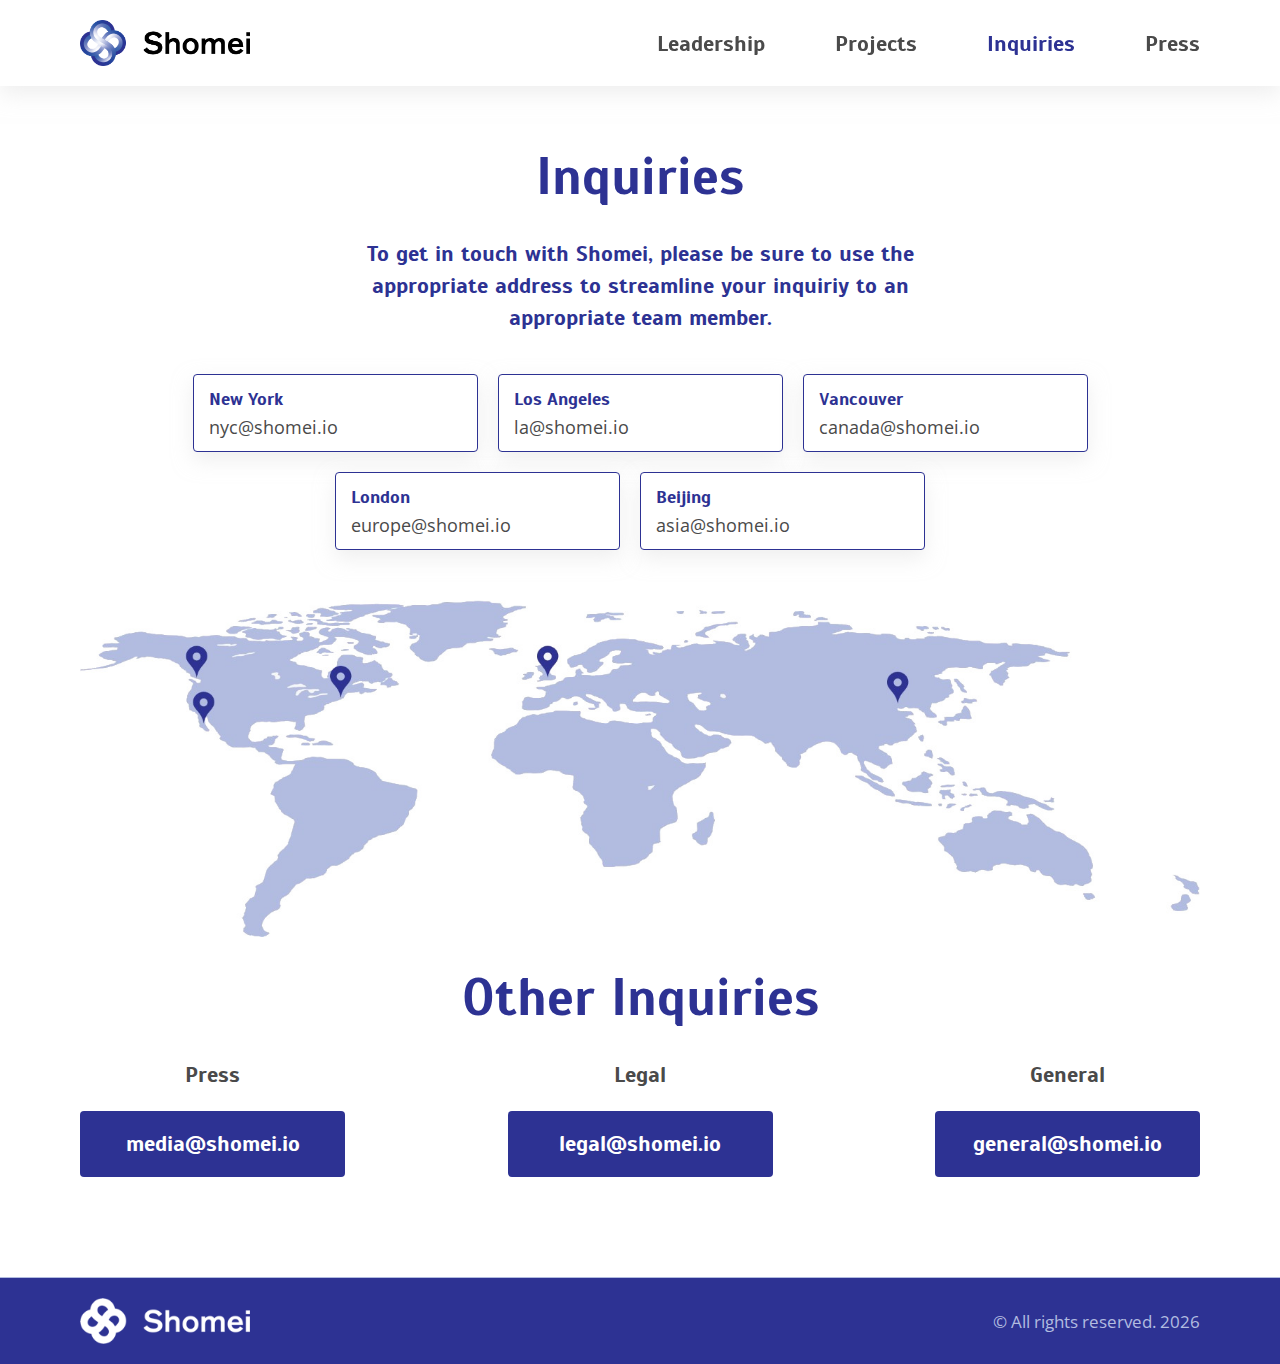
==== inquiries.html @ 208829cc "inquiries" ====
<!DOCTYPE html>
<html lang="en">
  <head>
    <title>Inquiries - Shomei</title>

    <meta name="viewport" content="width=device-width, initial-scale=1" />

    <link
      rel="apple-touch-icon"
      sizes="180x180"
      href="favicon/apple-touch-icon.png"
    />
    <link
      rel="icon"
      type="image/png"
      sizes="32x32"
      href="favicon/favicon-32x32.png"
    />
    <link
      rel="icon"
      type="image/png"
      sizes="16x16"
      href="favicon/favicon-16x16.png"
    />
    <link rel="manifest" href="favicon/site.webmanifest" />
    <link
      rel="mask-icon"
      href="favicon/safari-pinned-tab.svg"
      color="#2d3293"
    />
    <meta name="msapplication-TileColor" content="#ffffff" />
    <meta name="theme-color" content="#ffffff" />

    <link
      href="https://fonts.googleapis.com/css?family=Open+Sans|Scada:400,700&display=swap"
      rel="stylesheet"
    />
    <link href="css/all.min.css" rel="stylesheet" />
    <link href="style.css" rel="stylesheet" />
  </head>

  <body>
    <nav>
      <div class="container">
        <div class="logo">
          <a href="index.html">
            <img src="images/logo.png" alt="Shomei Logo" />
          </a>
        </div>

        <div class="burger">
          <span></span>
        </div>

        <ul>
          <li><a href="leadership.html">Leadership</a></li>
          <li><a href="projects.html">Projects</a></li>
          <li><a href="inquiries.html" class="active">Inquiries</a></li>
          <li><a href="press.html">Press</a></li>
        </ul>
      </div>
    </nav>

    <main>
      <section class="inquiries">
        <div class="container">
          <div class="title">
            <h1>Inquiries</h1>
            <h2>
              To get in touch with Shomei, please be sure to use the appropriate
              address to streamline your inquiriy to an appropriate team member.
            </h2>
          </div>

          <div class="locations">
            <a href="mailto:nyc@shomei.io" target="_blank" class="location">
              <span>New York</span>
              <span>nyc@shomei.io</span>
            </a>

            <a href="mailto:la@shomei.io" target="_blank" class="location">
              <span>Los Angeles</span>
              <span>la@shomei.io</span>
            </a>

            <a href="mailto:canada@shomei.io" target="_blank" class="location">
              <span>Vancouver</span>
              <span>canada@shomei.io</span>
            </a>

            <a href="mailto:europe@shomei.io" target="_blank" class="location">
              <span>London</span>
              <span>europe@shomei.io</span>
            </a>
            <a href="mailto:asia@shomei.io" target="_blank" class="location">
              <span>Beijing</span>
              <span>asia@shomei.io</span>
            </a>
          </div>

          <img src="images/map.jpeg" />

          <div class="other">
            <h1>Other Inquiries</h1>

            <div class="links">
              <div class="link">
                <p>Press</p>
                <a href="mailto:mediashomei.io" target="_blank"
                  >media@shomei.io</a
                >
              </div>

              <div class="link">
                <p>Legal</p>
                <a href="mailto:legal@shomei.io" target="_blank"
                  >legal@shomei.io</a
                >
              </div>

              <div class="link">
                <p>General</p>
                <a href="mailto:general@shomei.io" target="_blank"
                  >general@shomei.io</a
                >
              </div>
            </div>
          </div>
        </div>
      </section>
    </main>

    <footer>
      <div class="container">
        <a href="index.html" class="logo">
          <img src="images/footer.png" alt="Shomei White Logo" />
        </a>

        <p class="copyright">
          &copy; All rights reserved.
          <script type="text/javascript">
            document.write(new Date().getFullYear());
          </script>
        </p>
      </div>
    </footer>

    <div class="overlay"></div>

    <script src="https://ajax.googleapis.com/ajax/libs/jquery/3.4.1/jquery.min.js"></script>
    <script src="scripts.js"></script>
  </body>
</html>
---- style.css ----
.container {
  max-width: 1120px;
  margin: 0 auto;
  padding: 0 20px; }
  @media (min-width: 768px) {
    .container {
      padding: 0 40px; } }
  @media (min-width: 1250px) {
    .container {
      padding: 0 0; } }

*,
*:before,
*:after {
  box-sizing: border-box; }

html,
body {
  margin: 0;
  height: 100%; }

body {
  -webkit-font-smoothing: antialiased;
  -moz-osx-font-smoothing: grayscale;
  -moz-font-smoothing: grayscale;
  background-color: #fff;
  display: flex;
  min-height: 100vh;
  flex-direction: column; }
  body.overflow-hidden {
    overflow: hidden; }
  body main {
    margin-top: 86px; }

section.content-area {
  margin-top: 65px;
  flex: 1 0 auto;
  padding: 0 0 40px 0;
  width: 100%;
  overflow: hidden; }
  @media (min-width: 1024px) {
    section.content-area {
      padding: 0 0 60px 0; } }

#wpadminbar {
  position: fixed !important;
  z-index: 1499 !important; }

a {
  text-decoration: inherit;
  color: inherit; }

p,
h1,
h2,
h3,
h4,
h5,
h6 {
  margin: 0;
  font-size: inherit;
  font-weight: inherit; }

ul,
ol {
  margin: 0;
  padding: 0;
  list-style-type: none; }

img {
  display: inline-block;
  border: 0;
  max-width: 100%;
  height: auto;
  vertical-align: middle; }

figure {
  margin: 0; }

nav {
  background-color: rgba(255, 255, 255, 0.9);
  position: fixed;
  z-index: 4;
  top: 0;
  left: 0;
  width: 100%;
  box-shadow: 0 8px 20px 0 rgba(224, 224, 224, 0.5);
  -webkit-transition: all 0.4s ease;
  -moz-transition: all 0.4s ease;
  transition: all 0.4s ease;
  padding: 20px 0; }
  nav .container {
    display: flex;
    flex-wrap: wrap;
    align-items: center; }
  nav .logo {
    display: inline-block;
    flex-grow: 1; }
    nav .logo a {
      display: inline-block;
      width: 170px; }
      nav .logo a img {
        width: 100%;
        height: auto; }
  nav .burger {
    width: 40px;
    height: 40px;
    display: flex;
    justify-content: center;
    align-items: center; }
    @media (min-width: 1024px) {
      nav .burger {
        position: absolute;
        top: -99999px;
        left: -99999px;
        visibility: hidden;
        opacity: 0; } }
    nav .burger span {
      position: relative;
      margin-top: 8px;
      margin-bottom: 8px;
      -webkit-user-select: none;
      -moz-user-select: none;
      -ms-user-select: none;
      user-select: none; }
      nav .burger span, nav .burger span::before, nav .burger span::after {
        display: block;
        width: 25px;
        height: 3px;
        background-color: #4a4a4a;
        outline: 1px solid transparent;
        -webkit-transition-property: background-color, -webkit-transform;
        -moz-transition-property: background-color, -moz-transform;
        -o-transition-property: background-color, -o-transform;
        transition-property: background-color, transform;
        -webkit-transition-duration: 0.3s;
        -moz-transition-duration: 0.3s;
        -o-transition-duration: 0.3s;
        transition-duration: 0.3s; }
      nav .burger span::before, nav .burger span::after {
        position: absolute;
        content: ""; }
      nav .burger span::before {
        top: -8px; }
      nav .burger span::after {
        top: 8px; }
  nav ul {
    position: fixed;
    top: 86px;
    right: 0;
    width: 270px;
    height: calc(100% - 86px);
    background-color: rgba(255, 255, 255, 0.8);
    padding-top: 15px;
    -webkit-transform: translateX(280px);
    -moz-transform: translateX(280px);
    -ms-transform: translateX(280px);
    transform: translateX(280px);
    -webkit-transition: all 0.4s ease;
    -moz-transition: all 0.4s ease;
    transition: all 0.4s ease; }
    @media (min-width: 1024px) {
      nav ul {
        position: relative;
        top: auto;
        right: auto;
        width: auto;
        height: auto;
        -webkit-transform: translateX(0px);
        -moz-transform: translateX(0px);
        -ms-transform: translateX(0px);
        transform: translateX(0px);
        -webkit-transition: all 0s ease;
        -moz-transition: all 0s ease;
        transition: all 0s ease;
        display: flex;
        flex-wrap: wrap;
        padding-top: 0;
        background-color: transparent; } }
    nav ul li {
      border-bottom: 1px solid #b2bce0; }
      @media (min-width: 1024px) {
        nav ul li {
          border-bottom-width: 0;
          margin-right: 70px; }
          nav ul li:last-of-type {
            margin-right: 0; } }
      nav ul li a {
        display: block;
        padding: 20px 25px;
        font-family: "Scada", sans-serif;
        color: #4a4a4a;
        font-weight: bold;
        font-size: 22px;
        -webkit-transition: all 0.4s ease;
        -moz-transition: all 0.4s ease;
        transition: all 0.4s ease; }
        nav ul li a:hover {
          color: #646464; }
        nav ul li a.active {
          color: #2d3293; }
          nav ul li a.active:hover {
            color: #2d3293; }
        @media (min-width: 1024px) {
          nav ul li a {
            padding: 0;
            display: inline-block; } }
  nav.active {
    background-color: rgba(255, 255, 255, 0.95); }
    nav.active .burger span {
      background-color: transparent; }
    nav.active .burger span::before {
      -webkit-transform: translateY(8px) rotate(45deg);
      -moz-transform: translateY(8px) rotate(45deg);
      -ms-transform: translateY(8px) rotate(45deg);
      -o-transform: translateY(8px) rotate(45deg);
      transform: translateY(8px) rotate(45deg); }
    nav.active .burger span::after {
      -webkit-transform: translateY(-8px) rotate(-45deg);
      -moz-transform: translateY(-8px) rotate(-45deg);
      -ms-transform: translateY(-8px) rotate(-45deg);
      -o-transform: translateY(-8px) rotate(-45deg);
      transform: translateY(-8px) rotate(-45deg); }
    nav.active ul {
      -webkit-transform: translateX(0px);
      -moz-transform: translateX(0px);
      -ms-transform: translateX(0px);
      transform: translateX(0px);
      background-color: rgba(255, 255, 255, 0.95); }

.overlay {
  position: fixed;
  width: 100%;
  height: 100%;
  background-color: rgba(74, 74, 74, 0.4);
  z-index: 3;
  visibility: hidden;
  opacity: 0;
  -webkit-transition: all 0.3s ease;
  -moz-transition: all 0.3s ease;
  transition: all 0.3s ease; }
  .overlay.active {
    visibility: visible;
    opacity: 1; }

header {
  padding: 50px 0;
  border-bottom: 1px solid #b2bce0; }
  @media (min-width: 768px) {
    header {
      padding: 80px 0; } }
  header h1,
  header h2 {
    color: #2d3293;
    font-family: "Scada", sans-serif;
    font-weight: bold;
    text-align: center; }
  header h1 {
    font-size: 38px;
    line-height: 48px; }
    @media (min-width: 768px) {
      header h1 {
        font-size: 62px;
        line-height: 62px; } }
  header h2 {
    font-size: 26px;
    line-height: 34px;
    max-width: 720px;
    margin: 0 auto;
    margin-top: 30px; }
    @media (min-width: 768px) {
      header h2 {
        margin-top: 50px;
        font-size: 32px;
        line-height: 38px; } }
  header p {
    color: #4a4a4a;
    text-align: center;
    font-size: 18px;
    line-height: 28px;
    font-family: "Open Sans", sans-serif;
    margin-top: 25px; }
    @media (min-width: 768px) {
      header p {
        font-size: 22px;
        line-height: 32px;
        margin-top: 40px; } }
  @media (min-width: 1024px) {
    header.image {
      display: flex;
      align-items: center;
      min-height: calc(100vh - 110px); } }
  header.image .container {
    display: flex;
    flex-wrap: wrap;
    align-items: center;
    justify-content: space-between; }
  header.image h1 {
    font-size: 38px;
    line-height: 48px;
    width: 100%;
    margin-bottom: 50px;
    text-align: left; }
    @media (min-width: 768px) {
      header.image h1 {
        font-size: 52px;
        line-height: 62px; } }
    @media (min-width: 1024px) {
      header.image h1 {
        width: 45%;
        margin-bottom: 0; } }
  header.image .image {
    width: 100%;
    text-align: center; }
    @media (min-width: 1024px) {
      header.image .image {
        width: calc(60% - 100px); } }
    header.image .image img {
      width: 100%;
      max-width: 450px;
      height: auto;
      display: inline-block;
      background-color: #4a4a4a; }

footer {
  background-color: #2d3293;
  padding: 20px 0; }
  footer .container {
    display: flex;
    flex-wrap: wrap;
    align-items: center; }
  footer .logo {
    display: inline-block;
    flex-grow: 1; }
    footer .logo img {
      width: 170px;
      height: auto; }
  footer p {
    font-family: "Open Sans", sans-serif;
    color: #b2bce0;
    font-size: 17px;
    width: 100%;
    margin-top: 20px; }
    @media (min-width: 768px) {
      footer p {
        width: auto;
        margin-top: 0; } }

section {
  border-bottom: 1px solid #b2bce0;
  padding: 60px 0 100px 0; }
  section .title {
    margin-bottom: 40px; }
    section .title .container {
      max-width: 1000px;
      display: flex;
      flex-wrap: wrap;
      justify-content: center;
      text-align: center; }
    section .title h1 {
      max-width: 930px;
      font-family: "Scada", sans-serif;
      color: #2d3293;
      font-weight: bold;
      font-size: 38px;
      line-height: 48px; }
      @media (min-width: 768px) {
        section .title h1 {
          font-size: 52px;
          line-height: 62px; } }
    section .title p {
      margin-top: 25px;
      font-size: 18px;
      line-height: 28px;
      color: #4a4a4a;
      font-family: "Open Sans", sans-serif; }
      @media (min-width: 768px) {
        section .title p {
          margin-top: 40px;
          font-size: 22px;
          line-height: 32px; } }

section.what-we-do .points {
  display: flex;
  flex-wrap: wrap; }
  section.what-we-do .points .point {
    width: 100%;
    margin-top: 20px;
    border-radius: 4px;
    box-shadow: 0 8px 20px 0 rgba(224, 224, 224, 0.5);
    overflow: hidden; }
    @media (min-width: 768px) {
      section.what-we-do .points .point {
        width: calc(50% - 10px);
        margin-right: 20px; }
        section.what-we-do .points .point:nth-of-type(2n) {
          margin-right: 0; }
        section.what-we-do .points .point:nth-of-type(-n + 2) {
          margin-top: 0; } }
    section.what-we-do .points .point:first-of-type {
      margin-top: 0; }
    section.what-we-do .points .point .image {
      width: 100%;
      height: 160px;
      background-color: #4a4a4a;
      background-position: center;
      background-repeat: repeat;
      background-size: cover; }
      @media (min-width: 768px) {
        section.what-we-do .points .point .image {
          height: 220px; } }
    section.what-we-do .points .point .text {
      padding: 20px; }
      section.what-we-do .points .point .text h1 {
        font-size: 22px;
        line-height: 32px;
        font-weight: bold;
        font-family: "Scada", sans-serif;
        color: #2d3293; }
      section.what-we-do .points .point .text p {
        font-size: 18px;
        line-height: 28px;
        font-family: "Open Sans", sans-serif;
        color: #4a4a4a;
        margin-top: 5px; }

section.partners .partners {
  display: flex;
  flex-wrap: wrap;
  justify-content: space-between; }
  section.partners .partners .partner {
    margin-top: 20px;
    width: 100%;
    text-align: center; }
    @media (min-width: 768px) {
      section.partners .partners .partner {
        width: auto; } }
    section.partners .partners .partner img {
      max-height: 59px;
      width: auto;
      display: inline-block; }

section.cta .buttons {
  display: flex;
  flex-wrap: wrap;
  justify-content: space-between;
  margin-top: 40px; }
  @media (min-width: 768px) {
    section.cta .buttons {
      margin-top: 80px; } }
  @media (min-width: 568px) and (max-width: 1023px) {
    section.cta .buttons {
      justify-content: center; } }
  section.cta .buttons .button {
    display: inline-block;
    background-color: #2d3293;
    color: #fff;
    font-family: "Scada", sans-serif;
    text-transform: uppercase;
    width: 100%;
    margin-top: 20px;
    padding: 17px;
    text-align: center;
    text-transform: uppercase;
    border-radius: 4px;
    font-size: 22px;
    font-weight: bold; }
    section.cta .buttons .button:first-of-type {
      margin-top: 0; }
    @media (min-width: 568px) and (max-width: 1023px) {
      section.cta .buttons .button {
        width: calc(50% - 10px);
        margin-right: 20px; }
        section.cta .buttons .button:nth-of-type(2n) {
          margin-right: 0; }
        section.cta .buttons .button:nth-of-type(-n + 2) {
          margin-top: 0; } }
    @media (min-width: 1024px) {
      section.cta .buttons .button {
        max-width: 265px; }
        section.cta .buttons .button:nth-of-type(-n + 3) {
          margin-top: 0; } }
    section.cta .buttons .button:hover {
      background-color: #393fba; }

section.business-enquires .card {
  border-radius: 4px;
  box-shadow: 0 8px 20px 0 rgba(224, 224, 224, 0.5);
  overflow: hidden;
  padding: 20px;
  display: flex;
  flex-wrap: wrap; }
  @media (min-width: 768px) {
    section.business-enquires .card {
      padding: 20px 45px 35px 45px; } }
  @media (min-width: 1024px) {
    section.business-enquires .card {
      justify-content: space-between;
      align-items: center; } }
  section.business-enquires .card .content {
    width: 100%;
    margin-bottom: 30px; }
    @media (min-width: 1024px) {
      section.business-enquires .card .content {
        max-width: 455px; } }
    section.business-enquires .card .content h1 {
      color: #4a4a4a;
      font-family: "Open Sans", sans-serif;
      font-size: 28px;
      line-height: 38px;
      margin-bottom: 25px; }
      @media (min-width: 768px) {
        section.business-enquires .card .content h1 {
          font-size: 48px;
          line-height: 62px; } }
    section.business-enquires .card .content ul li {
      margin-top: 20px;
      font-family: "Open Sans", sans-serif;
      color: #4a4a4a;
      font-size: 18px;
      line-height: 28px; }
      section.business-enquires .card .content ul li a {
        color: #2d3293; }
      section.business-enquires .card .content ul li:first-of-type {
        margin-top: 0; }
      section.business-enquires .card .content ul li span {
        display: inline-block;
        margin-right: 15px;
        width: 100%; }
        @media (min-width: 568px) {
          section.business-enquires .card .content ul li span {
            max-width: 170px; } }
    section.business-enquires .card .content:last-of-type {
      margin-bottom: 0;
      background-color: #2d3293;
      color: #fff;
      padding: 20px;
      border-radius: 4px; }
      @media (min-width: 768px) {
        section.business-enquires .card .content:last-of-type {
          padding: 20px 45px 35px 45px; } }
      section.business-enquires .card .content:last-of-type h1 {
        color: #fff; }
      section.business-enquires .card .content:last-of-type ul li {
        color: #fff; }
        section.business-enquires .card .content:last-of-type ul li a {
          color: #b2bce0; }

section.people {
  padding: 0 0; }
  section.people .person {
    border-bottom: 1px solid #b2bce0;
    padding: 80px 0; }
    @media (min-width: 1024px) {
      section.people .person:nth-of-type(2n) .image {
        order: 2; }
      section.people .person:nth-of-type(2n) .content {
        order: 1; } }
    section.people .person .container {
      display: flex;
      flex-wrap: wrap; }
      @media (min-width: 1024px) {
        section.people .person .container {
          justify-content: space-between; } }
    section.people .person .image {
      width: 150px;
      height: 200px;
      background-color: #4a4a4a;
      border-radius: 4px;
      box-shadow: 0 8px 20px 0 rgba(224, 224, 224, 0.5);
      background-position: center;
      background-size: cover;
      background-repeat: no-repeat; }
      @media (min-width: 1024px) {
        section.people .person .image {
          width: 360px;
          height: 420px; } }
    section.people .person .content {
      margin-top: 30px;
      width: 100%; }
      @media (min-width: 1024px) {
        section.people .person .content {
          width: calc(100% - 410px);
          margin-top: 0; } }
      section.people .person .content .name {
        display: flex;
        flex-wrap: wrap;
        align-items: center; }
        section.people .person .content .name span {
          display: inline-block;
          color: #2d3293;
          font-size: 32px;
          line-height: 42px;
          font-family: "Scada", sans-serif;
          font-weight: bold;
          margin-right: 25px; }
          @media (min-width: 768px) {
            section.people .person .content .name span {
              font-size: 52px;
              line-height: 62px; } }
        section.people .person .content .name .social {
          display: inline-block;
          width: 100%;
          margin-top: 15px; }
          @media (min-width: 768px) {
            section.people .person .content .name .social {
              width: auto;
              margin-top: 0; } }
          section.people .person .content .name .social i {
            font-size: 36px;
            color: #b2bce0; }
      section.people .person .content .bio {
        margin-top: 28px; }
        section.people .person .content .bio p {
          font-family: "Open Sans", sans-serif;
          color: #4a4a4a;
          font-size: 18px;
          line-height: 28px;
          margin-top: 20px; }
          section.people .person .content .bio p:first-of-type {
            margin-top: 0; }
          @media (min-width: 768px) {
            section.people .person .content .bio p {
              font-size: 22px;
              line-height: 32px; } }

section.projects table {
  min-width: 100%;
  border-spacing: 0;
  border-top-left-radius: 4px;
  border-top-right-radius: 4px;
  overflow: hidden; }
  section.projects table tr th,
  section.projects table tr td {
    padding: 10px 25px; }
    @media (min-width: 768px) {
      section.projects table tr th,
      section.projects table tr td {
        padding: 20px 35px; } }
  section.projects table tr:first-of-type {
    background-color: #2d3293; }
    section.projects table tr:first-of-type th {
      text-align: left;
      color: #fff;
      font-family: "Scada", sans-serif;
      font-weight: bold;
      font-size: 18px;
      line-height: 28px; }
  section.projects table tr td {
    background-color: #b2bce0;
    border-left: 2px solid #fff;
    font-family: "Open Sans", sans-serif;
    color: #4a4a4a;
    font-size: 18px;
    line-height: 28px; }
    section.projects table tr td:first-of-type {
      background-color: #2d3293;
      border-left-width: 0;
      color: #fff;
      font-family: "Scada", sans-serif;
      font-weight: bold; }
  section.projects table tr.spacer {
    height: 20px; }
  section.projects table tr td {
    min-width: 180px; }

section.inquiries .title {
  text-align: center; }
  section.inquiries .title h1 {
    margin: 0 auto 30px auto; }
  section.inquiries .title h2 {
    max-width: 550px;
    margin: 0 auto;
    font-size: 22px;
    line-height: 32px;
    font-family: "Scada", sans-serif;
    color: #2d3293;
    font-weight: bold; }
section.inquiries .locations {
  margin-top: 30px;
  display: flex;
  flex-wrap: wrap;
  justify-content: center; }
  section.inquiries .locations .location {
    display: inline-block;
    width: 100%;
    margin-top: 20px;
    border: 1px solid #2d3293;
    border-radius: 4px;
    padding: 10px 15px;
    box-shadow: 0 8px 20px 0 rgba(224, 224, 224, 0.5);
    background-color: #fff;
    -webkit-transition: all 0.4s ease;
    -moz-transition: all 0.4s ease;
    transition: all 0.4s ease; }
    section.inquiries .locations .location:hover {
      background-color: #f2f2f2; }
    @media (min-width: 568px) {
      section.inquiries .locations .location {
        width: calc(50% - 10px);
        margin-right: 20px; }
        section.inquiries .locations .location:nth-of-type(2n) {
          margin-right: 0; }
        section.inquiries .locations .location:nth-of-type(-n + 2) {
          margin-top: 0; } }
    @media (min-width: 1024px) {
      section.inquiries .locations .location {
        max-width: 285px; }
        section.inquiries .locations .location:nth-of-type(-n + 3) {
          margin-top: 0; }
        section.inquiries .locations .location:nth-of-type(2n) {
          margin-right: 20px; }
        section.inquiries .locations .location:nth-of-type(3n) {
          margin-right: 0; } }
    section.inquiries .locations .location:first-of-type {
      margin-top: 0; }
    section.inquiries .locations .location span {
      display: block;
      font-size: 18px;
      line-height: 28px; }
      section.inquiries .locations .location span:first-of-type {
        font-family: "Scada", sans-serif;
        color: #2d3293;
        font-weight: bold; }
      section.inquiries .locations .location span:last-of-type {
        font-family: "Open Sans", sans-serif;
        color: #4a4a4a; }
section.inquiries img {
  margin-top: 50px;
  width: 100%;
  height: auto; }
section.inquiries .other {
  margin-top: 30px; }
  section.inquiries .other h1 {
    max-width: 930px;
    font-family: "Scada", sans-serif;
    color: #2d3293;
    font-weight: bold;
    font-size: 38px;
    line-height: 48px;
    margin: 0 auto;
    text-align: center; }
    @media (min-width: 768px) {
      section.inquiries .other h1 {
        font-size: 52px;
        line-height: 62px; } }
  section.inquiries .other .links {
    display: flex;
    flex-wrap: wrap;
    margin-top: 30px; }
    @media (min-width: 768px) {
      section.inquiries .other .links {
        justify-content: space-between; } }
    section.inquiries .other .links .link {
      width: 100%;
      margin-top: 20px;
      text-align: center; }
      @media (min-width: 768px) {
        section.inquiries .other .links .link {
          max-width: 210px; }
          section.inquiries .other .links .link:nth-of-type(-n + 3) {
            margin-top: 0; } }
      @media (min-width: 1024px) {
        section.inquiries .other .links .link {
          max-width: 265px; } }
      section.inquiries .other .links .link:first-of-type {
        margin-top: 0; }
      section.inquiries .other .links .link p {
        font-family: "Scada", sans-serif;
        color: #4a4a4a;
        font-size: 18px;
        line-height: 28px;
        font-weight: bold; }
        @media (min-width: 1024px) {
          section.inquiries .other .links .link p {
            font-size: 22px;
            line-height: 32px; } }
      section.inquiries .other .links .link a {
        display: block;
        text-align: center;
        color: #fff;
        font-family: "Scada", sans-serif;
        font-size: 18px;
        line-height: 28px;
        font-weight: bold;
        background-color: #2d3293;
        padding: 17px 15px;
        margin-top: 20px;
        border-radius: 4px; }
        @media (min-width: 1024px) {
          section.inquiries .other .links .link a {
            font-size: 22px;
            line-height: 32px; } }

@media (min-width: 1024px) {
  section.press .container {
    display: flex;
    flex-wrap: wrap;
    justify-content: space-between;
    align-items: flex-start; } }
@media (min-width: 1024px) {
  section.press .press-list {
    width: 70%; } }
section.press .press-list .header {
  position: absolute;
  top: -99999px;
  left: -99999px;
  visibility: hidden;
  opacity: 0; }
  @media (min-width: 768px) {
    section.press .press-list .header {
      position: relative;
      top: auto;
      left: auto;
      visibility: visible;
      opacity: 1;
      background-color: #2d3293;
      color: #fff;
      display: flex;
      flex-wrap: wrap; }
      section.press .press-list .header div {
        padding: 20px;
        font-family: "Scada", sans-serif;
        font-weight: bold;
        font-size: 18px;
        line-height: 28px; }
        section.press .press-list .header div:nth-of-type(1) {
          width: 70%; }
        section.press .press-list .header div:nth-of-type(2) {
          width: 30%; } }
section.press .press-list .content {
  border: 1px solid #2d3293; }
  @media (min-width: 768px) {
    section.press .press-list .content {
      display: flex;
      flex-wrap: wrap; } }
  @media (min-width: 1024px) {
    section.press .press-list .content {
      max-height: 500px;
      overflow: auto; } }
  section.press .press-list .content div {
    border-top: 1px solid #2d3293;
    padding: 20px;
    font-family: "Open Sans", sans-serif; }
    @media (min-width: 768px) {
      section.press .press-list .content div {
        display: flex;
        flex-wrap: wrap;
        width: 100%;
        padding: 0;
        justify-content: flex-end; } }
    section.press .press-list .content div:first-of-type {
      border-top-width: 0; }
    section.press .press-list .content div .link {
      color: #2d3293;
      display: block; }
      @media (min-width: 768px) {
        section.press .press-list .content div .link {
          width: 70%;
          padding: 20px; } }
    section.press .press-list .content div .date {
      color: #4a4a4a;
      margin-top: 10px; }
      @media (min-width: 768px) {
        section.press .press-list .content div .date {
          width: 30%;
          margin-top: 0;
          border-left: 1px solid #2d3293;
          padding: 20px; } }
section.press .locations {
  margin-top: 50px;
  display: flex;
  flex-wrap: wrap;
  justify-content: center; }
  @media (min-width: 1024px) {
    section.press .locations {
      width: 25%;
      margin-top: 0; } }
  section.press .locations .location {
    display: inline-block;
    width: 100%;
    margin-top: 20px;
    border: 1px solid #2d3293;
    border-radius: 4px;
    padding: 10px 15px;
    box-shadow: 0 8px 20px 0 rgba(224, 224, 224, 0.5);
    background-color: #fff;
    -webkit-transition: all 0.4s ease;
    -moz-transition: all 0.4s ease;
    transition: all 0.4s ease; }
    section.press .locations .location:hover {
      background-color: #f2f2f2; }
    @media (min-width: 568px) and (max-width: 1023px) {
      section.press .locations .location {
        width: calc(50% - 10px);
        margin-right: 20px; }
        section.press .locations .location:nth-of-type(2n) {
          margin-right: 0; }
        section.press .locations .location:nth-of-type(-n + 2) {
          margin-top: 0; } }
    @media (min-width: 1024px) {
      section.press .locations .location {
        width: 100%; } }
    section.press .locations .location:first-of-type {
      margin-top: 0; }
    section.press .locations .location span {
      display: block;
      font-size: 18px;
      line-height: 28px; }
      section.press .locations .location span:first-of-type {
        font-family: "Scada", sans-serif;
        color: #2d3293;
        font-weight: bold; }
      section.press .locations .location span:last-of-type {
        font-family: "Open Sans", sans-serif;
        color: #4a4a4a; }

/*# sourceMappingURL=style.css.map */
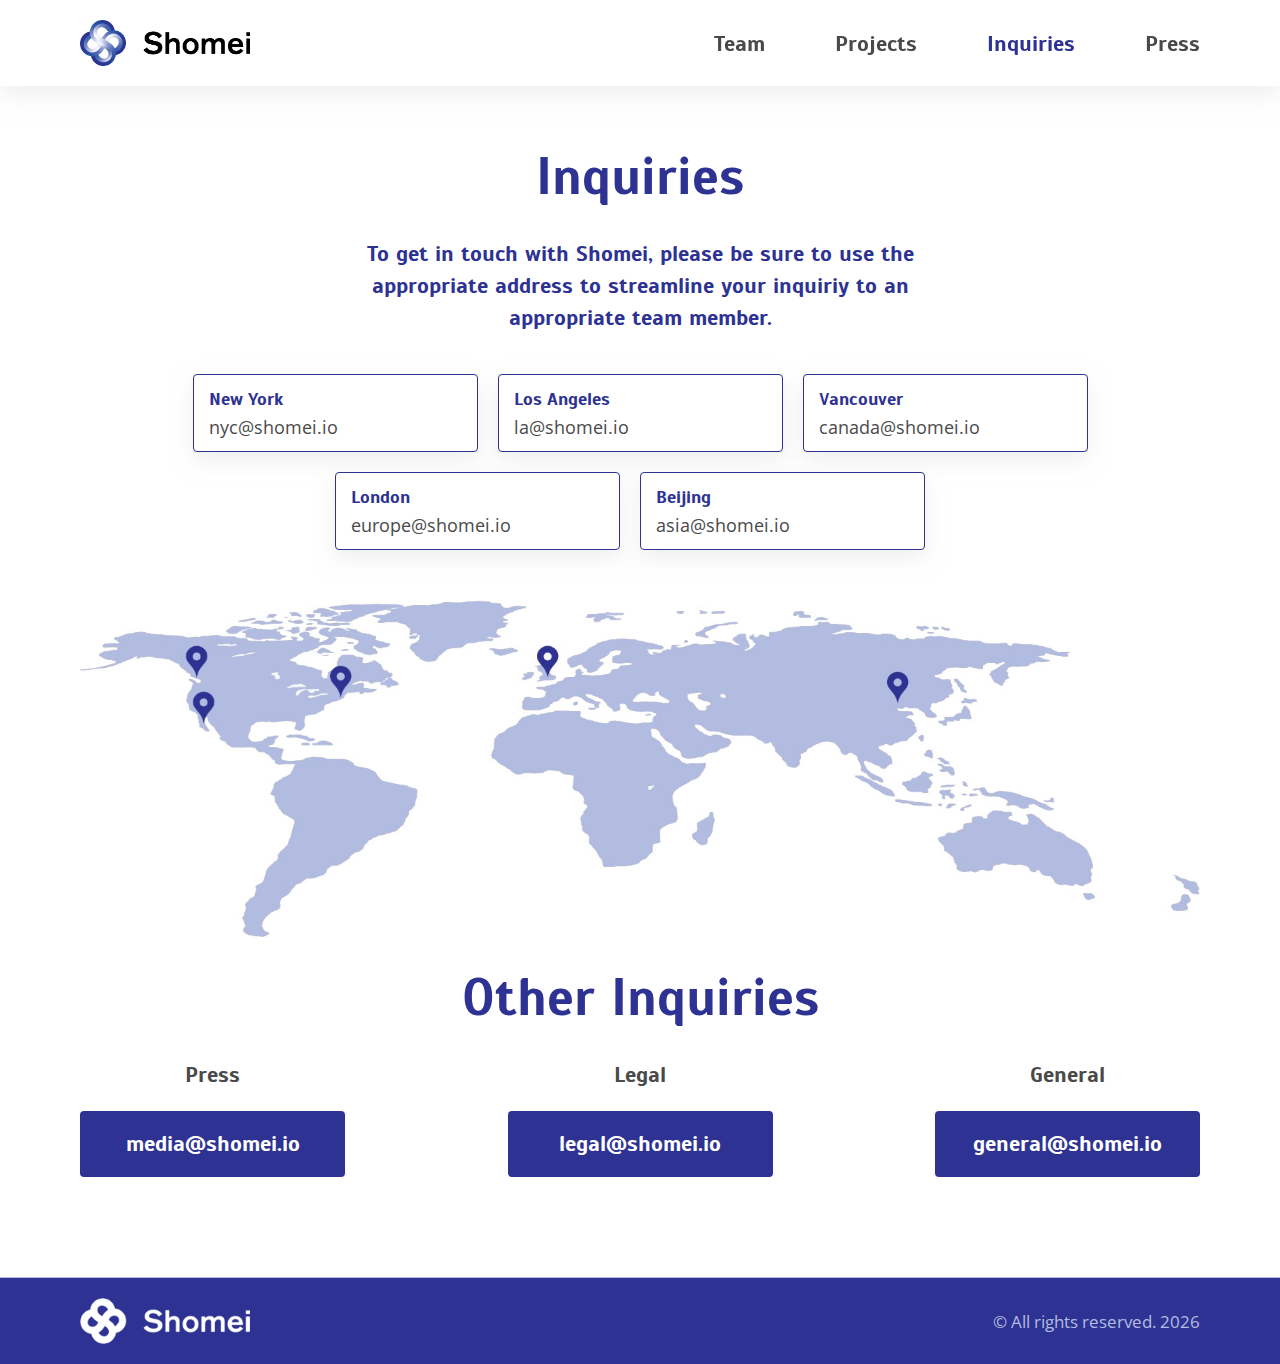
==== commit 887469dd: "team update" ====
--- a/inquiries.html
+++ b/inquiries.html
@@ -53,7 +53,7 @@
         </div>
 
         <ul>
-          <li><a href="leadership.html">Leadership</a></li>
+          <li><a href="leadership.html">Team</a></li>
           <li><a href="projects.html">Projects</a></li>
           <li><a href="inquiries.html" class="active">Inquiries</a></li>
           <li><a href="press.html">Press</a></li>
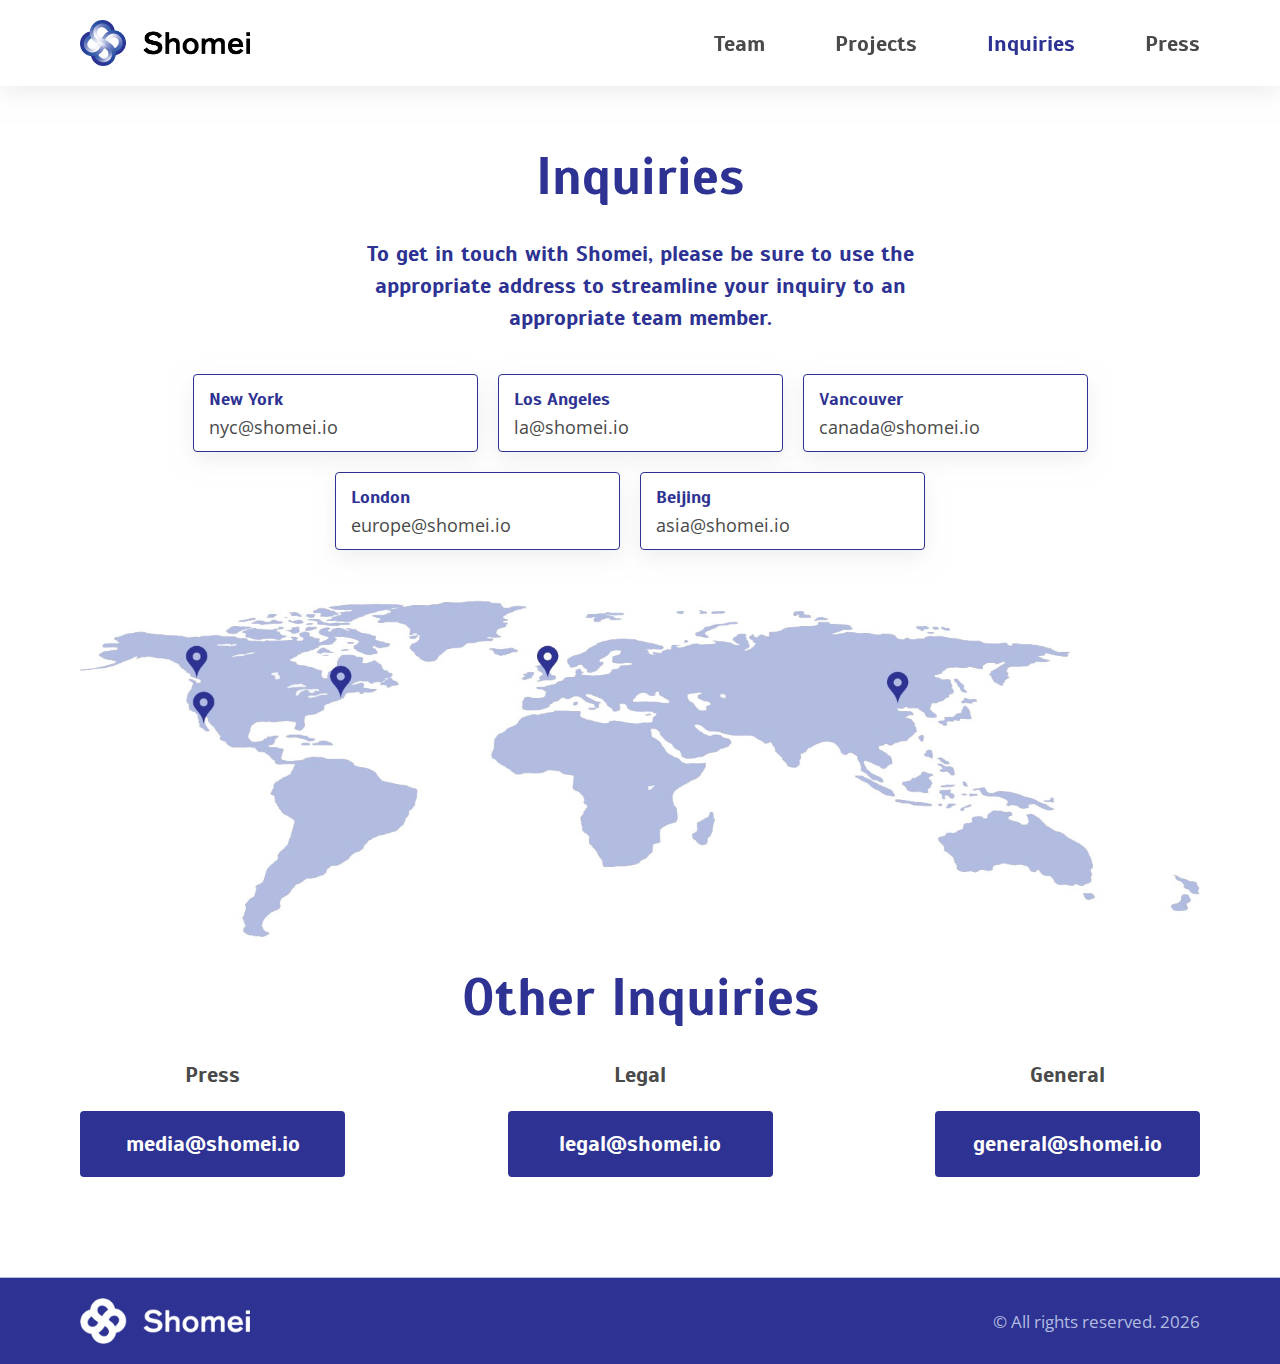
==== commit 65c21b1e: "inquiry" ====
--- a/inquiries.html
+++ b/inquiries.html
@@ -68,7 +68,7 @@
             <h1>Inquiries</h1>
             <h2>
               To get in touch with Shomei, please be sure to use the appropriate
-              address to streamline your inquiriy to an appropriate team member.
+              address to streamline your inquiry to an appropriate team member.
             </h2>
           </div>
 
